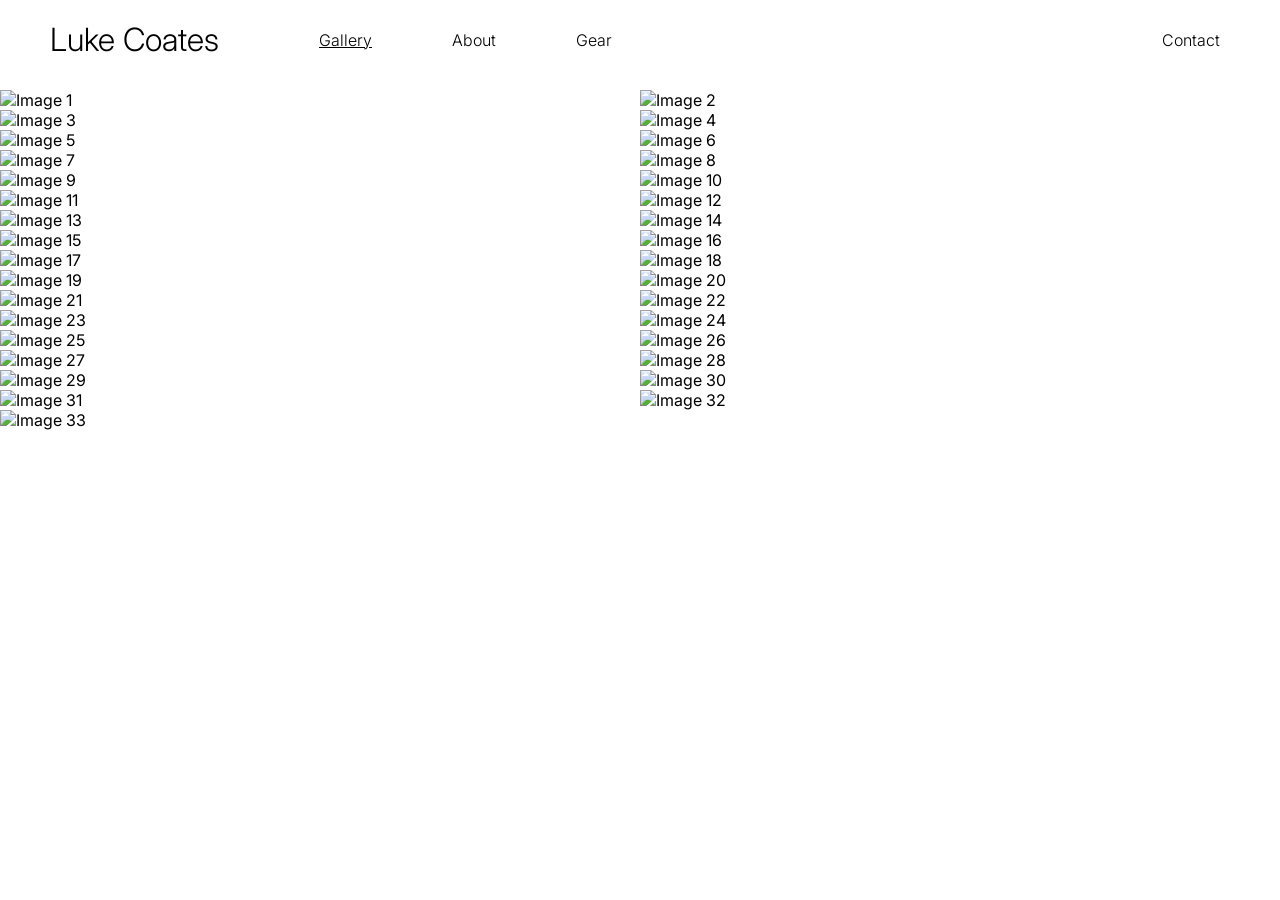
==== index.html @ 72ab8815 "Add files via upload" ====
<!DOCTYPE html>
<html>
    <head>
        <title>Luke Coates</title>
        <meta name="viewport" content="width=device-width, initial-scale=1.0">
        <link href="./style.css" rel="stylesheet">
        <link rel="preconnect" href="https://fonts.googleapis.com">
        <link rel="preconnect" href="https://fonts.gstatic.com" crossorigin>
        <link href="https://fonts.googleapis.com/css2?family=Inter:ital,opsz,wght@0,14..32,100..900;1,14..32,100..900&display=swap" rel="stylesheet">
    </head>
    <body>
        <div class="bar">
            <h1><a href="index.html" class="logo">Luke Coates</a></h1>
            <a href="./index.html" class="active">Gallery</a>
            <a href="./about.html">About</a>
            <a href="./gear.html">Gear</a>
            <a href="./contact.html" class="contact">Contact</a>
        </div>
        <div class="gallery"> 
            <img src="../Photos/1.jpg" alt="Image 1">
            <img src="../Photos/2.jpg" alt="Image 2">
            <img src="../Photos/3.jpg" alt="Image 3">
            <img src="../Photos/4.jpg" alt="Image 4">
            <img src="../Photos/5.jpg" alt="Image 5">
            <img src="../Photos/6.jpg" alt="Image 6">
            <img src="../Photos/7.jpg" alt="Image 7">
            <img src="../Photos/8.jpg" alt="Image 8">
            <img src="../Photos/9.jpg" alt="Image 9">
            <img src="../Photos/10.jpg" alt="Image 10">
            <img src="../Photos/11.jpg" alt="Image 11">
            <img src="../Photos/12.jpg" alt="Image 12">
            <img src="../Photos/13.jpg" alt="Image 13">
            <img src="../Photos/14.jpg" alt="Image 14">
            <img src="../Photos/15.jpg" alt="Image 15">
            <img src="../Photos/16.jpg" alt="Image 16">
            <img src="../Photos/17.jpg" alt="Image 17">
            <img src="../Photos/18.jpg" alt="Image 18">
            <img src="../Photos/19.jpg" alt="Image 19">
            <img src="../Photos/20.jpg" alt="Image 20">
            <img src="../Photos/21.jpg" alt="Image 21">
            <img src="../Photos/22.jpg" alt="Image 22">
            <img src="../Photos/23.jpg" alt="Image 23">
            <img src="../Photos/24.jpg" alt="Image 24">
            <img src="../Photos/25.jpg" alt="Image 25">
            <img src="../Photos/26.jpg" alt="Image 26">
            <img src="../Photos/27.jpg" alt="Image 27">
            <img src="../Photos/28.jpg" alt="Image 28">
            <img src="../Photos/29.jpg" alt="Image 29">
            <img src="../Photos/30.jpg" alt="Image 30">
            <img src="../Photos/31.jpg" alt="Image 31">
            <img src="../Photos/32.jpg" alt="Image 32">
            <img src="../Photos/33.jpg" alt="Image 33">
        </div>
        <div id="lightbox">
            <img id="lightbox-img" src="" alt="">
        </div>
        <script src="script.js"></script>
    </body>
</html>
---- style.css ----
body {
    font-family: "Inter";
    margin: 0;
    padding-top: 90px;
}

.bar {
    display: flex;
    align-items: center;
    gap: 80px;

    position: fixed;
    top: 0;
    left: 0;

    width: 100%;
    box-sizing: border-box;

    padding: 20px 30px;
    background: white;

    z-index: 1000;

    transition: transform 0.3s ease;
}

.contact {
    margin-left: auto;
    margin-right: 30px;
}

h1 {
    margin: 0px 20px;
    font-weight: 350;
}

a{
    color: black;
    text-decoration: none;
    font-weight:300;
}

a:hover {
    text-decoration: underline;
}

.active {
    text-decoration: underline;
}

#dont-contact {
    display: flex;
    height: 80vh;
    align-items: center;
    justify-content: center;
    font-weight: 400;
    font-size: 40px;
}

.gallery {
    display: flex;
    flex-wrap: wrap;
    gap: 0;
    margin: 0;
}

img {
    width: 50%;
    height: auto;
}

.about-image {
    margin: 20px;
    margin-left: 100px;
    width: 40%;
    height: auto;
}

.about {
    display: flex;
    justify-content: center;
    gap: 20px;
}

.about-text {
    max-width: 700px;
    font-size: 30px;
    font-weight: 350;
    line-height: 2;
    margin-top: 100px;
}


.rickroll {
    display: block;
    width: fit-content;
    margin: 0 auto;
}

.gear-image {
    display: block;
    width: 800px;
    margin: 100px 100px;
}

.gear {
    display: flex;
    justify-content: center;
    gap: 20px;
}

.gear-text {
    font-size: 30px;
    font-weight: 350;
    line-height: 2;
    margin-top: 200px;
}

#lightbox {
    position: fixed;
    inset: 0;
    background: rgba(0, 0, 0, 0.9);

    display: none;

    justify-content: center;
    align-items: center;

    z-index: 9999;
}

#lightbox img {
    max-width: 90%;
    max-height: 90%;
    object-fit: contain;
    cursor: pointer;
}

.gallery img {
    transition: transform .3s ease;
    cursor: zoom-in;
}

.gallery img:hover {
    transform: scale(1.02);
}

.logo:hover {
    text-decoration: none;
}


@media (max-width: 900px) {

    .bar {
        gap: 25px;
        padding: 15px;
        font-size: 14px;
    }

    h1 {
        font-size: 24px;
        margin: 0;
    }

    .gallery img {
        width: 100%;
    }

    .about,
    .gear {
        flex-direction: column;
        align-items: center;
    }

    .about-image,
    .gear-image {
        width: 90%;
        margin: 20px;
    }

    .about-text,
    .gear-text {
        margin: 20px;
        font-size: 22px;
        max-width: 90%;
    }

    #dont-contact {
        font-size: 28px;
        text-align: center;
        padding: 20px;
    }
}
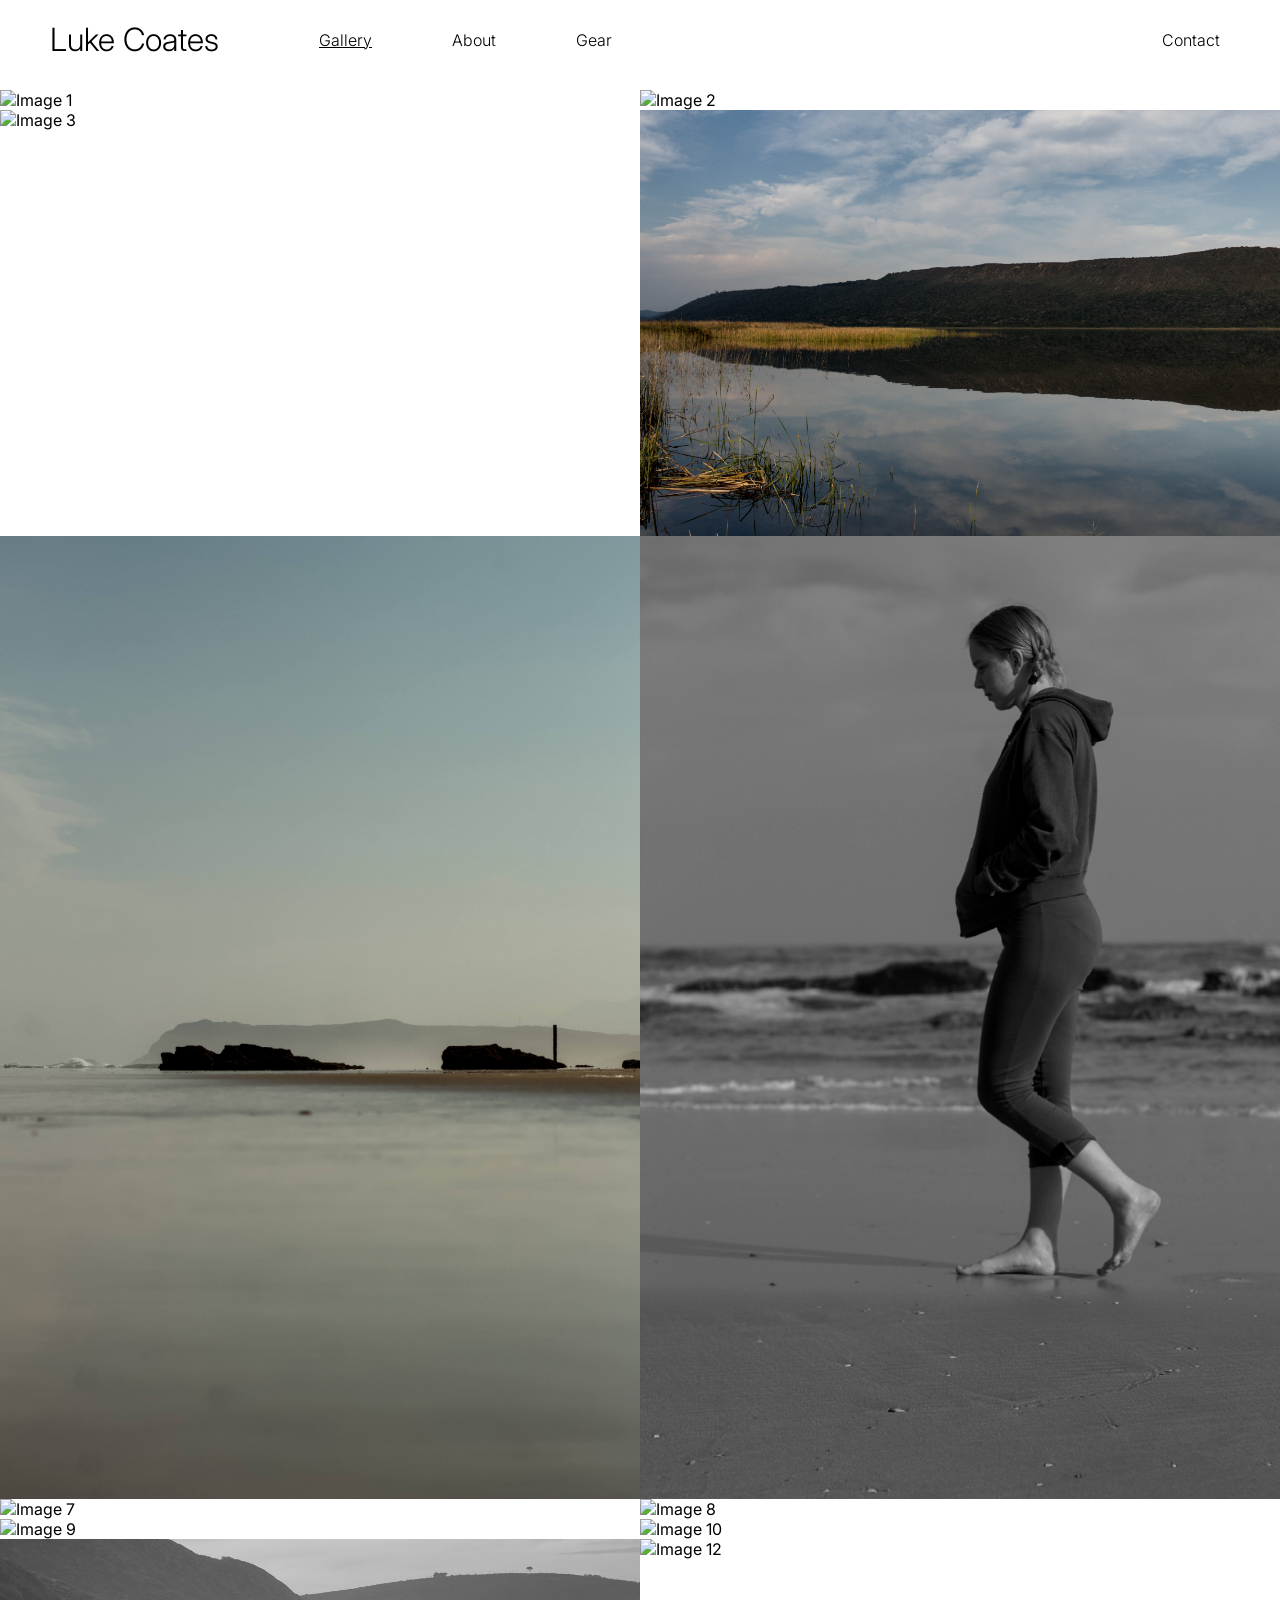
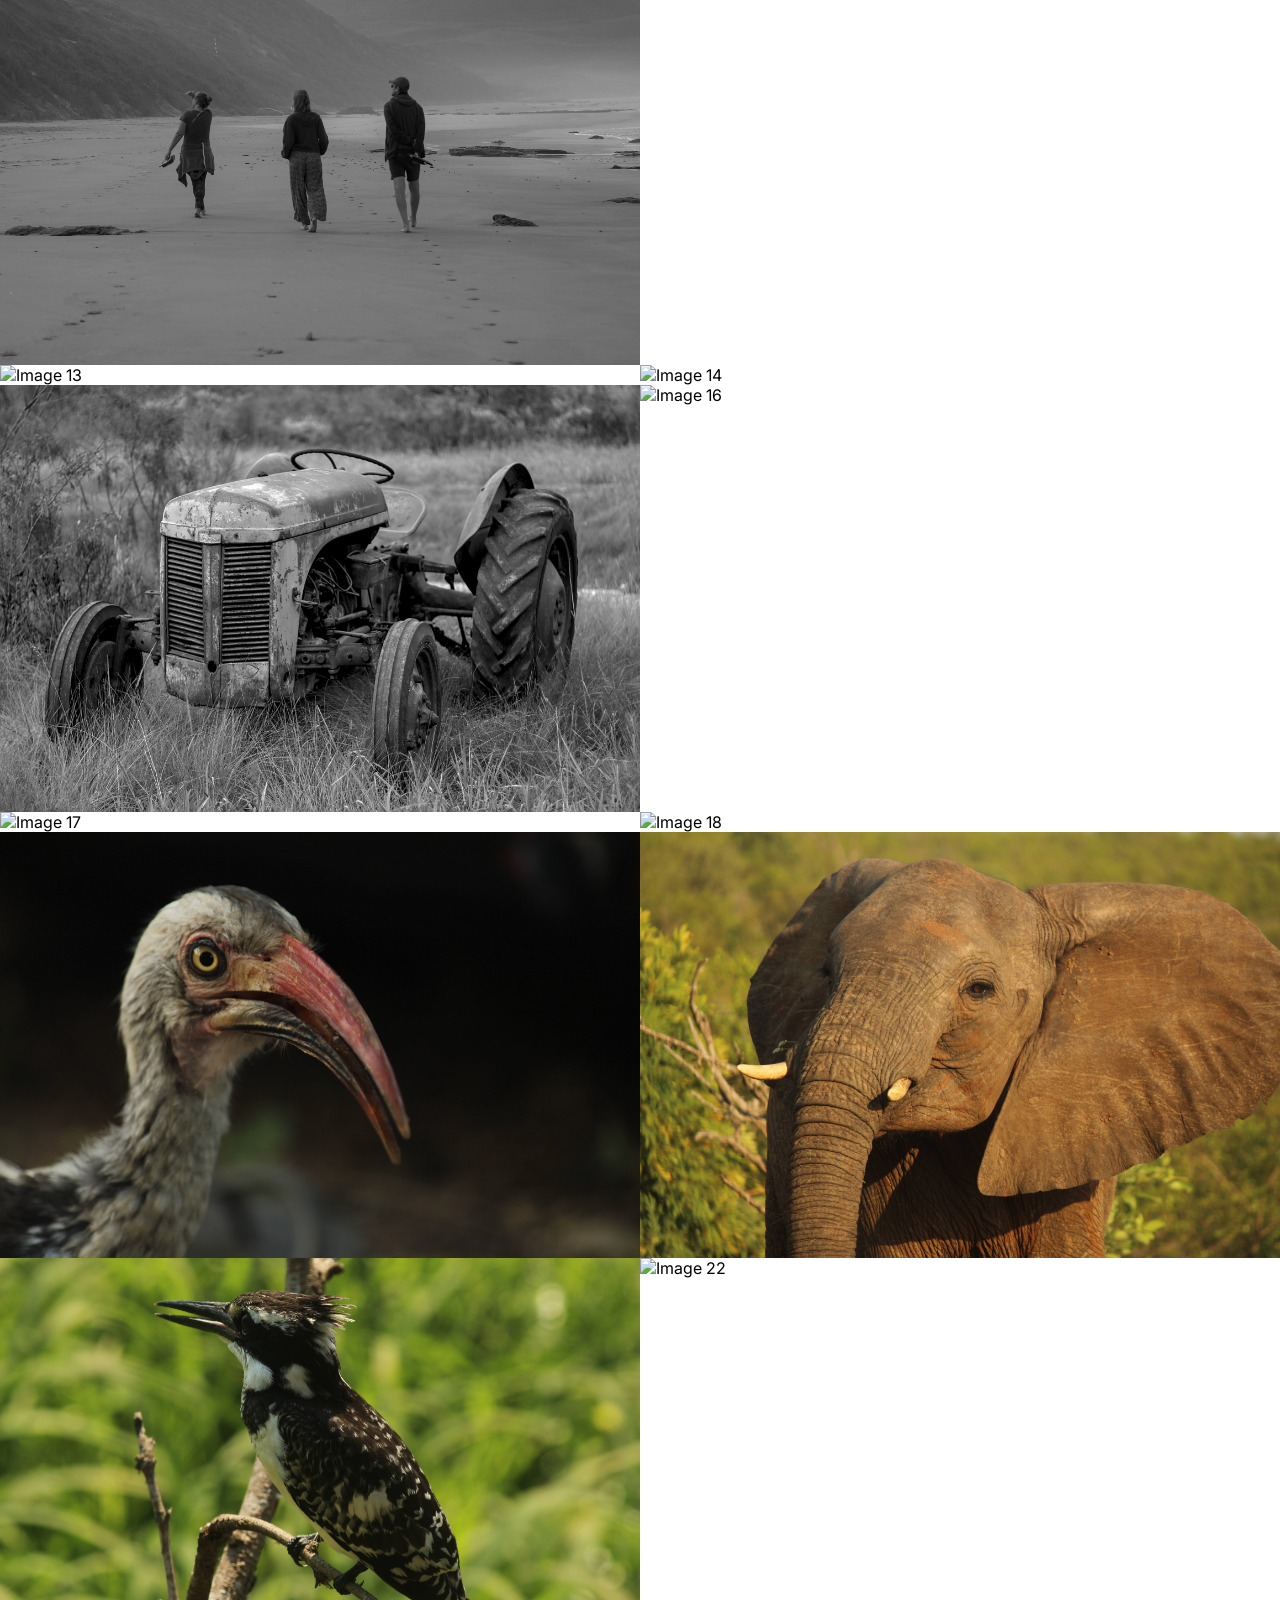
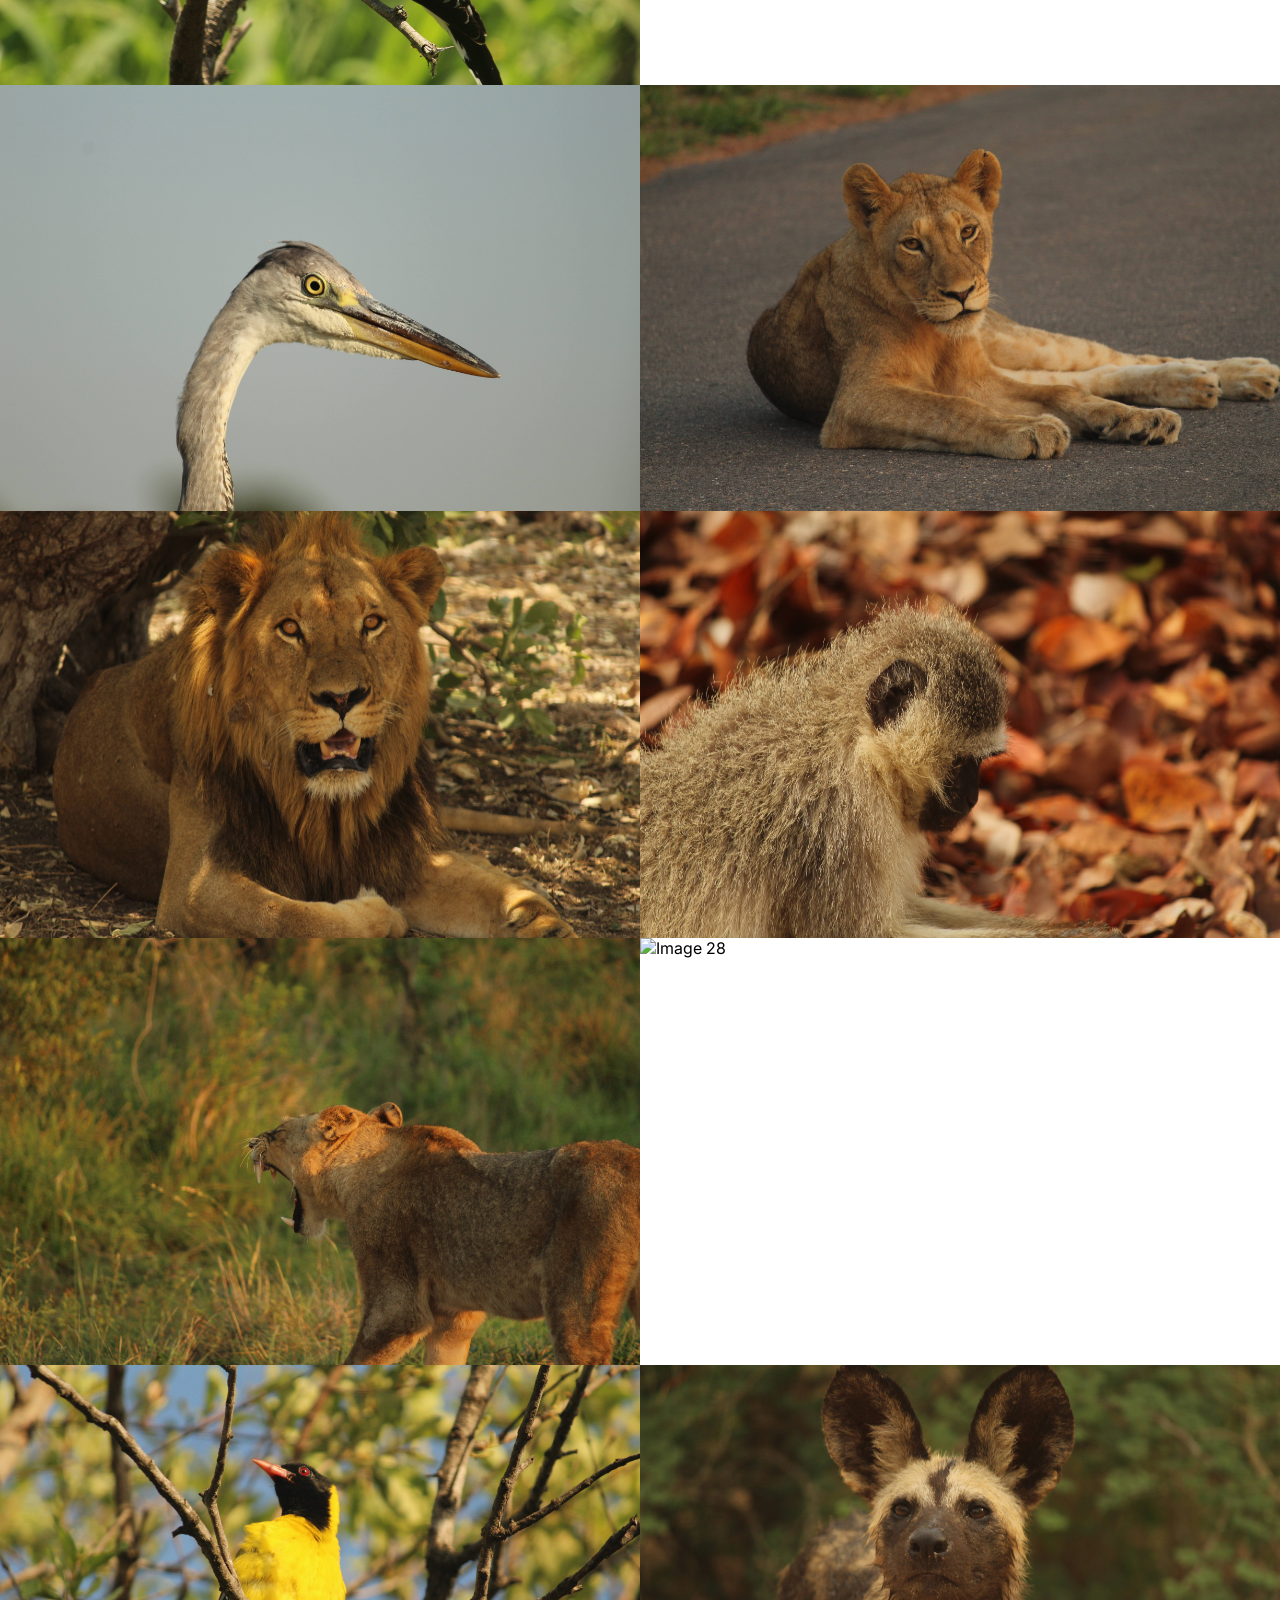
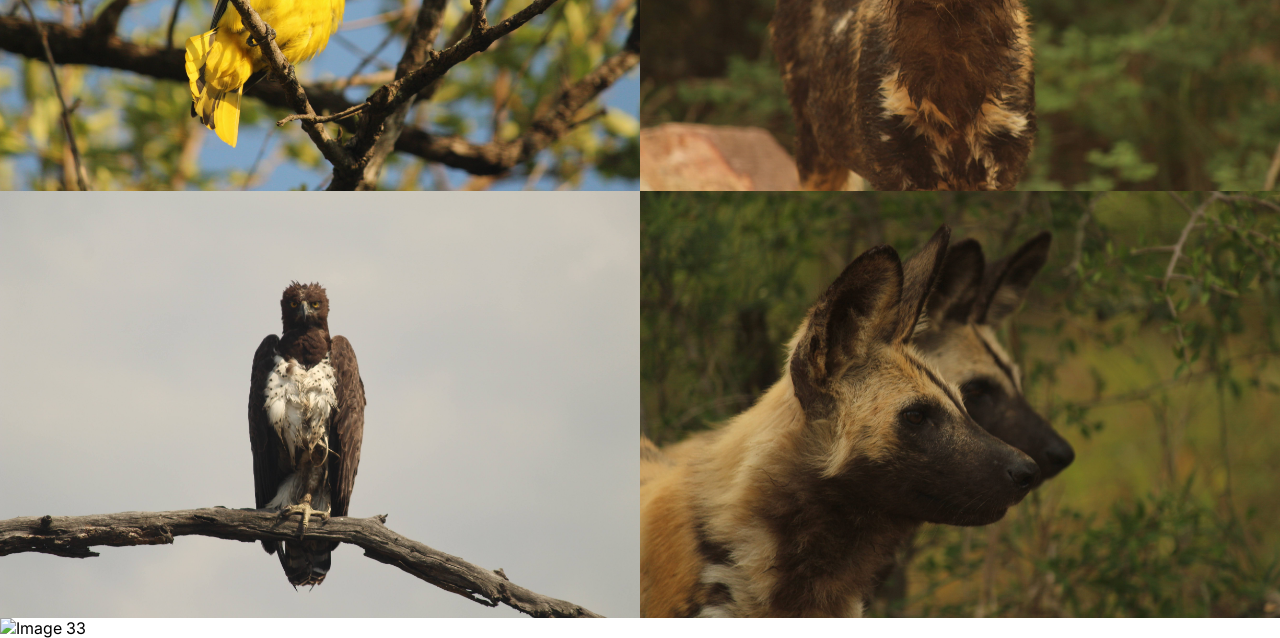
==== commit 7ba24a3d: "Fix image source paths in index.html Updated image source paths in the gallery section to remove '.." ====
--- a/index.html
+++ b/index.html
@@ -17,43 +17,43 @@
             <a href="./contact.html" class="contact">Contact</a>
         </div>
         <div class="gallery"> 
-            <img src="../Photos/1.jpg" alt="Image 1">
-            <img src="../Photos/2.jpg" alt="Image 2">
-            <img src="../Photos/3.jpg" alt="Image 3">
-            <img src="../Photos/4.jpg" alt="Image 4">
-            <img src="../Photos/5.jpg" alt="Image 5">
-            <img src="../Photos/6.jpg" alt="Image 6">
-            <img src="../Photos/7.jpg" alt="Image 7">
-            <img src="../Photos/8.jpg" alt="Image 8">
-            <img src="../Photos/9.jpg" alt="Image 9">
-            <img src="../Photos/10.jpg" alt="Image 10">
-            <img src="../Photos/11.jpg" alt="Image 11">
-            <img src="../Photos/12.jpg" alt="Image 12">
-            <img src="../Photos/13.jpg" alt="Image 13">
-            <img src="../Photos/14.jpg" alt="Image 14">
-            <img src="../Photos/15.jpg" alt="Image 15">
-            <img src="../Photos/16.jpg" alt="Image 16">
-            <img src="../Photos/17.jpg" alt="Image 17">
-            <img src="../Photos/18.jpg" alt="Image 18">
-            <img src="../Photos/19.jpg" alt="Image 19">
-            <img src="../Photos/20.jpg" alt="Image 20">
-            <img src="../Photos/21.jpg" alt="Image 21">
-            <img src="../Photos/22.jpg" alt="Image 22">
-            <img src="../Photos/23.jpg" alt="Image 23">
-            <img src="../Photos/24.jpg" alt="Image 24">
-            <img src="../Photos/25.jpg" alt="Image 25">
-            <img src="../Photos/26.jpg" alt="Image 26">
-            <img src="../Photos/27.jpg" alt="Image 27">
-            <img src="../Photos/28.jpg" alt="Image 28">
-            <img src="../Photos/29.jpg" alt="Image 29">
-            <img src="../Photos/30.jpg" alt="Image 30">
-            <img src="../Photos/31.jpg" alt="Image 31">
-            <img src="../Photos/32.jpg" alt="Image 32">
-            <img src="../Photos/33.jpg" alt="Image 33">
+            <img src="1.jpg" alt="Image 1">
+            <img src="2.jpg" alt="Image 2">
+            <img src="3.jpg" alt="Image 3">
+            <img src="4.jpg" alt="Image 4">
+            <img src="5.jpg" alt="Image 5">
+            <img src="6.jpg" alt="Image 6">
+            <img src="7.jpg" alt="Image 7">
+            <img src="8.jpg" alt="Image 8">
+            <img src="9.jpg" alt="Image 9">
+            <img src="10.jpg" alt="Image 10">
+            <img src="11.jpg" alt="Image 11">
+            <img src="12.jpg" alt="Image 12">
+            <img src="13.jpg" alt="Image 13">
+            <img src="14.jpg" alt="Image 14">
+            <img src="15.jpg" alt="Image 15">
+            <img src="16.jpg" alt="Image 16">
+            <img src="17.jpg" alt="Image 17">
+            <img src="18.jpg" alt="Image 18">
+            <img src="19.jpg" alt="Image 19">
+            <img src="20.jpg" alt="Image 20">
+            <img src="21.jpg" alt="Image 21">
+            <img src="22.jpg" alt="Image 22">
+            <img src="23.jpg" alt="Image 23">
+            <img src="24.jpg" alt="Image 24">
+            <img src="25.jpg" alt="Image 25">
+            <img src="26.jpg" alt="Image 26">
+            <img src="27.jpg" alt="Image 27">
+            <img src="28.jpg" alt="Image 28">
+            <img src="29.jpg" alt="Image 29">
+            <img src="30.jpg" alt="Image 30">
+            <img src="31.jpg" alt="Image 31">
+            <img src="32.jpg" alt="Image 32">
+            <img src="33.jpg" alt="Image 33">
         </div>
         <div id="lightbox">
             <img id="lightbox-img" src="" alt="">
         </div>
         <script src="script.js"></script>
     </body>
-</html>+</html>
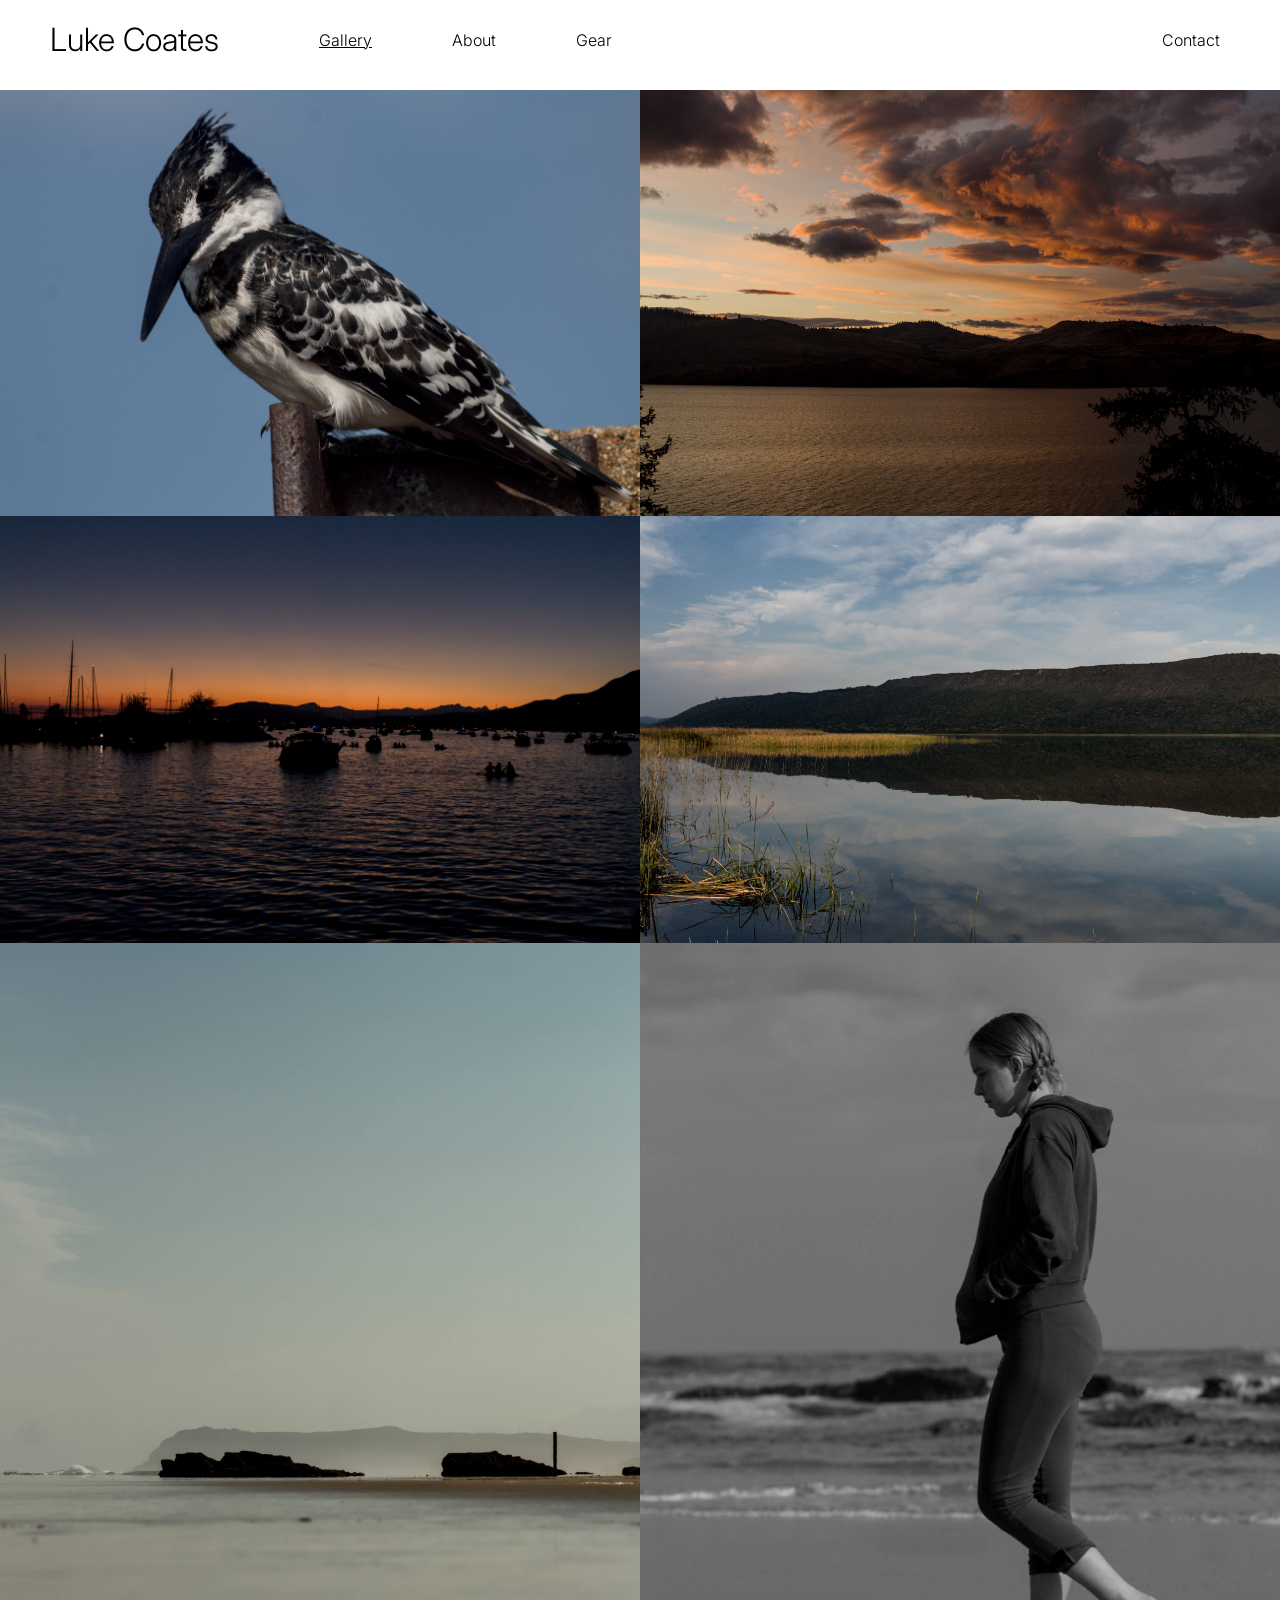
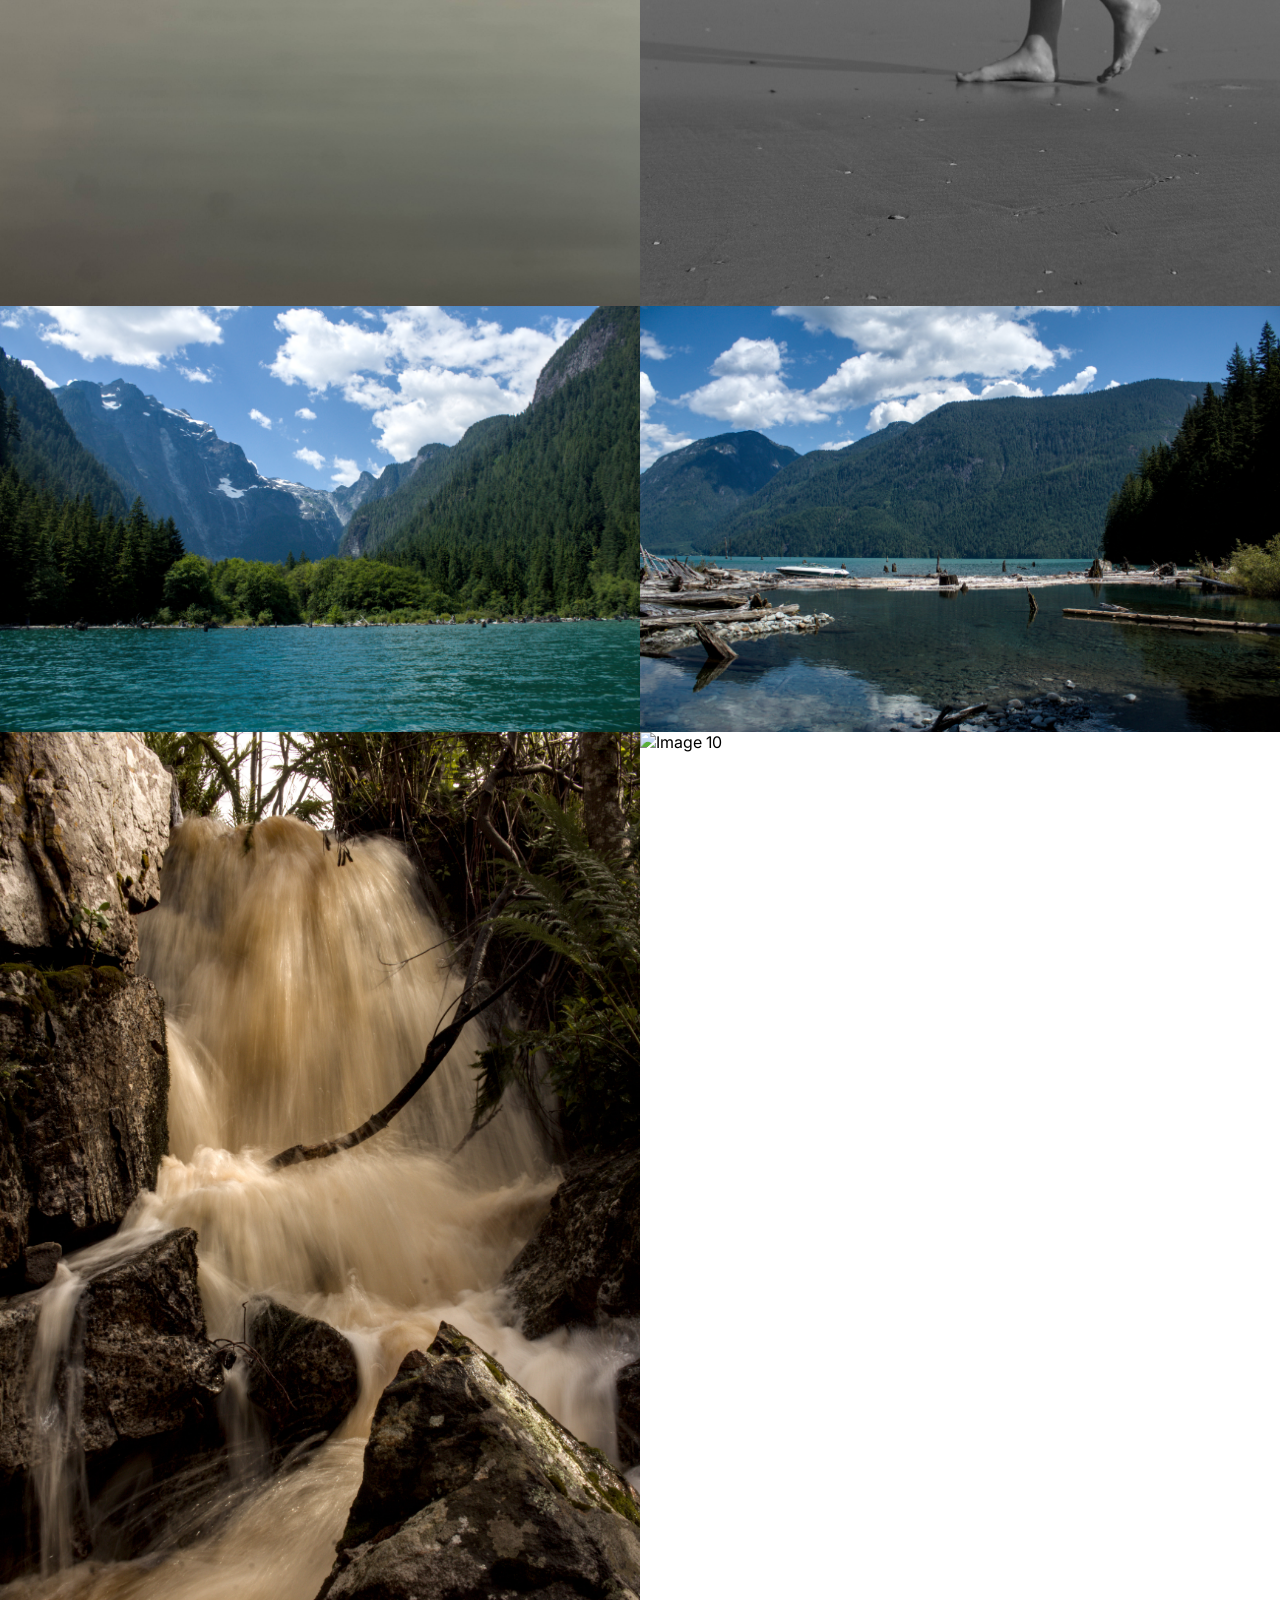
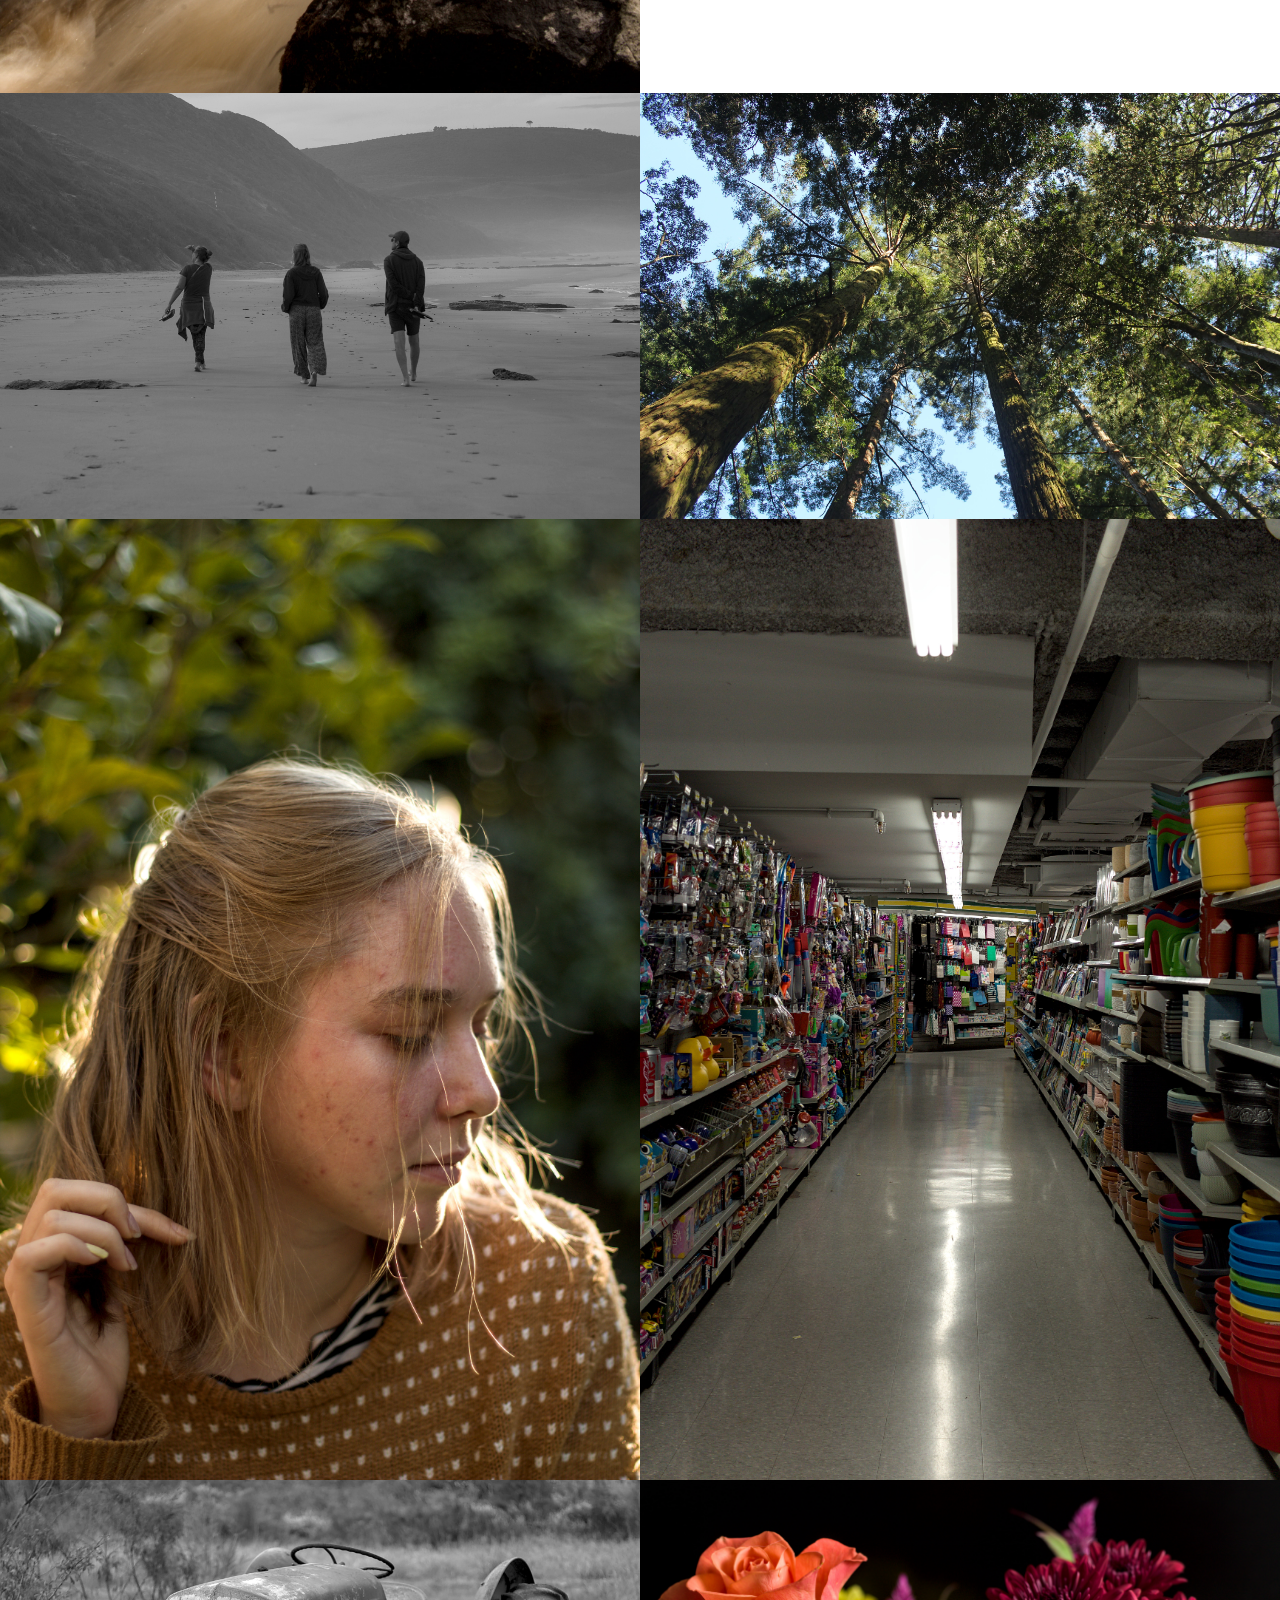
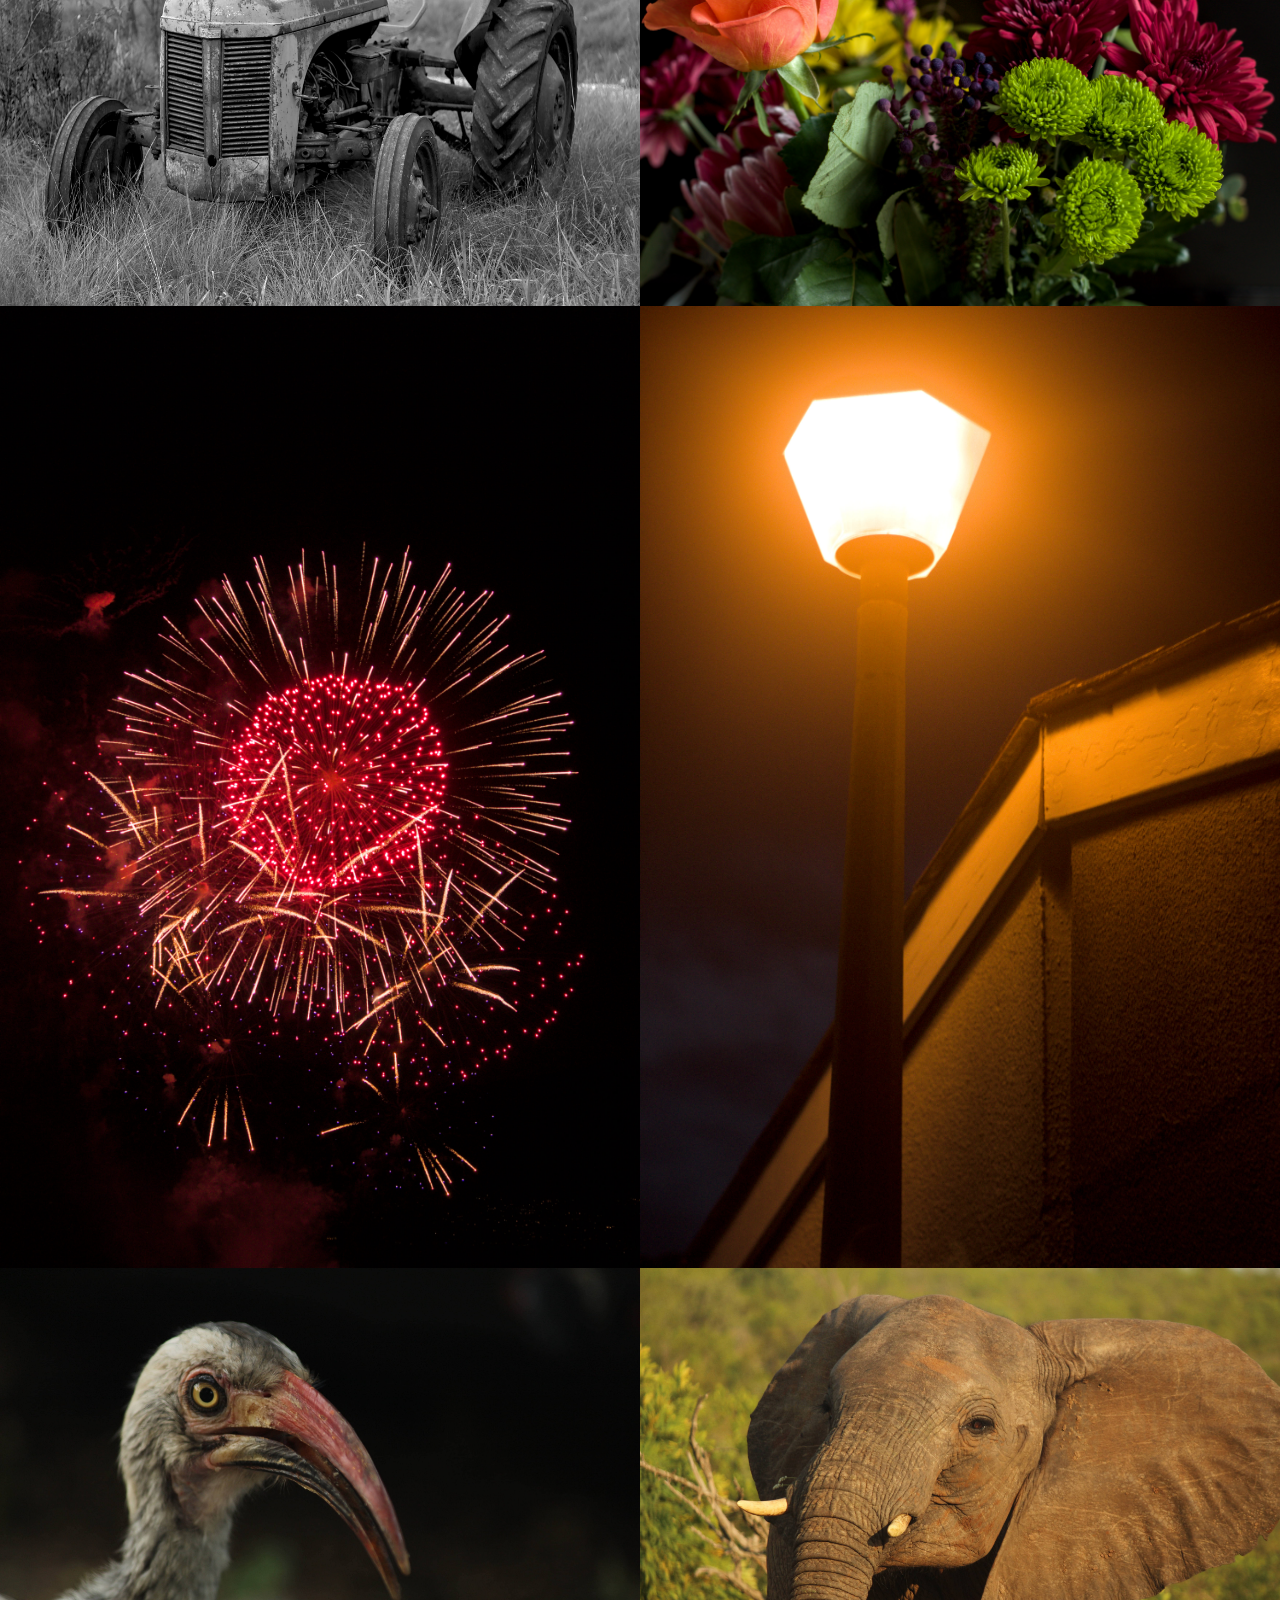
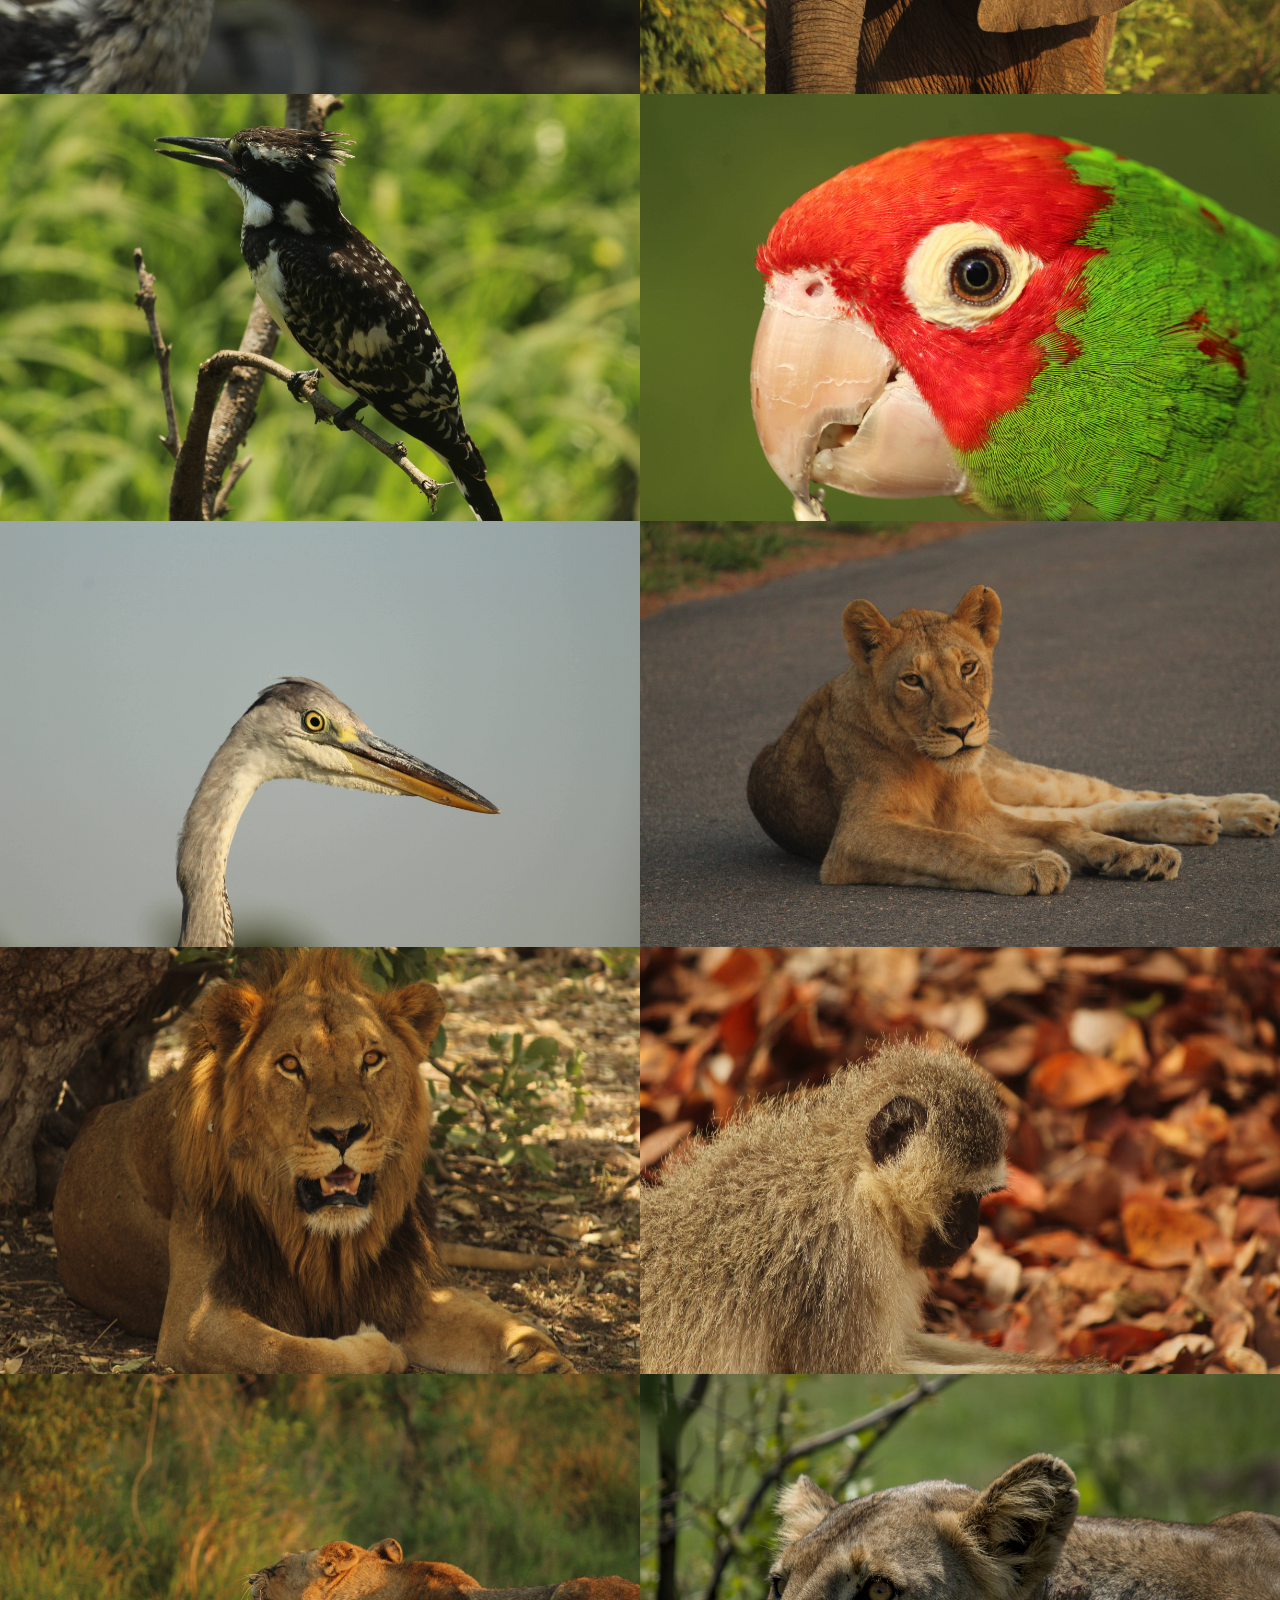
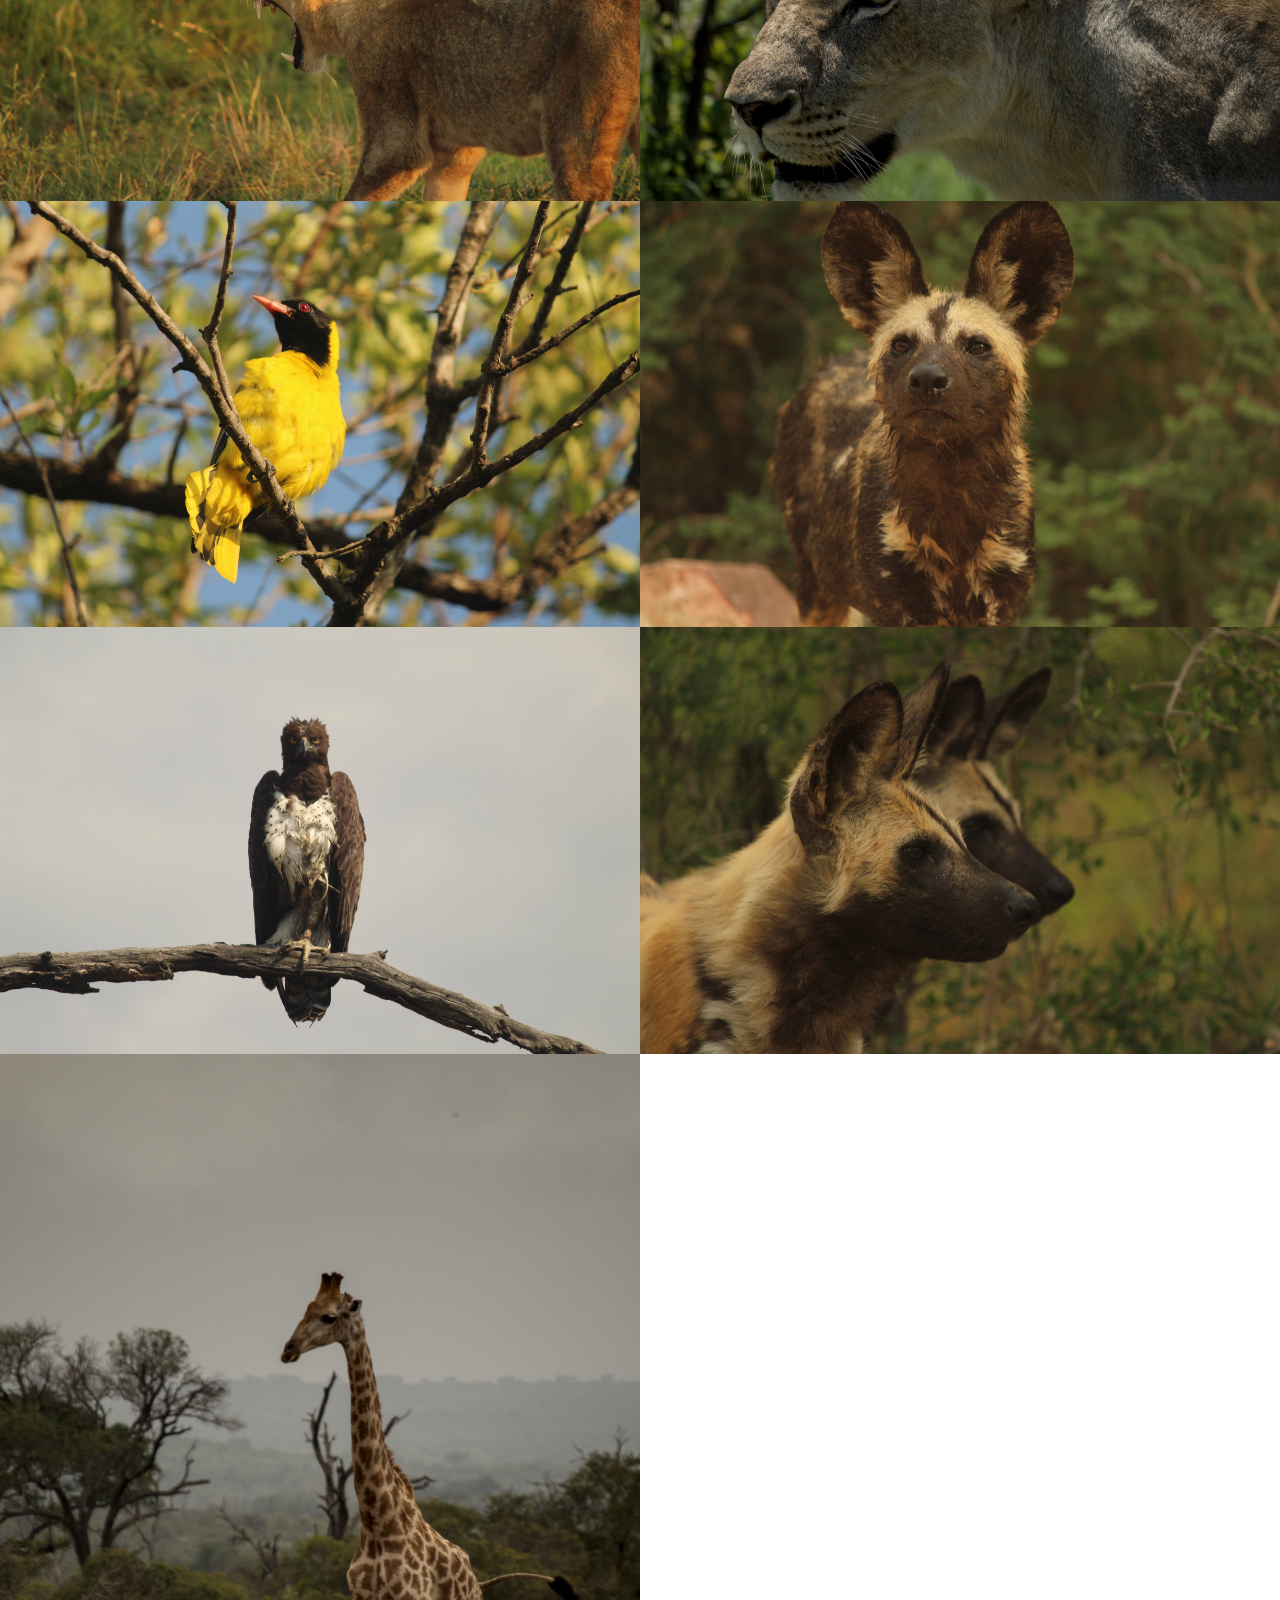
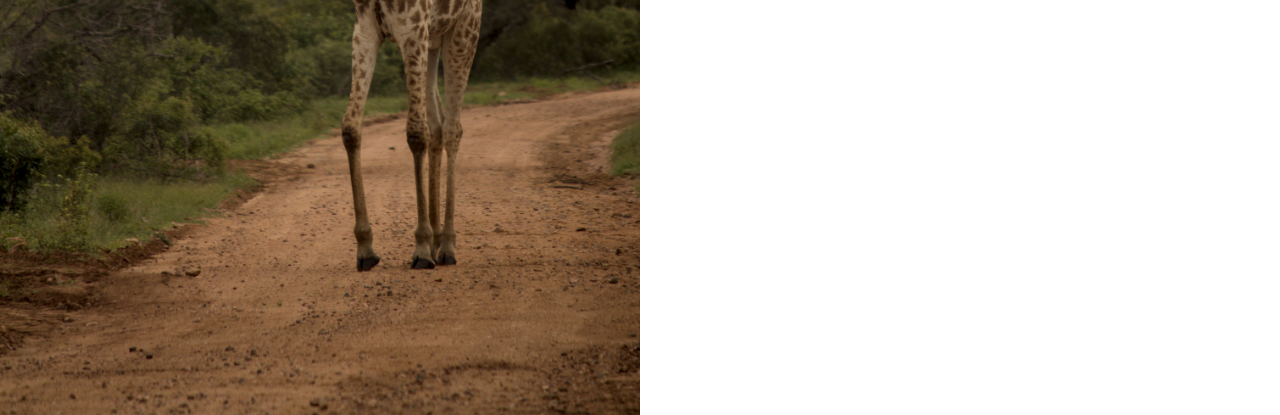
==== commit e0f07711: "Change image paths in index.html Updated image source paths to include 'Photos/' prefix." ====
--- a/index.html
+++ b/index.html
@@ -17,40 +17,39 @@
             <a href="./contact.html" class="contact">Contact</a>
         </div>
         <div class="gallery"> 
-            <img src="1.jpg" alt="Image 1">
-            <img src="2.jpg" alt="Image 2">
-            <img src="3.jpg" alt="Image 3">
-            <img src="4.jpg" alt="Image 4">
-            <img src="5.jpg" alt="Image 5">
-            <img src="6.jpg" alt="Image 6">
-            <img src="7.jpg" alt="Image 7">
-            <img src="8.jpg" alt="Image 8">
-            <img src="9.jpg" alt="Image 9">
-            <img src="10.jpg" alt="Image 10">
-            <img src="11.jpg" alt="Image 11">
-            <img src="12.jpg" alt="Image 12">
-            <img src="13.jpg" alt="Image 13">
-            <img src="14.jpg" alt="Image 14">
-            <img src="15.jpg" alt="Image 15">
-            <img src="16.jpg" alt="Image 16">
-            <img src="17.jpg" alt="Image 17">
-            <img src="18.jpg" alt="Image 18">
-            <img src="19.jpg" alt="Image 19">
-            <img src="20.jpg" alt="Image 20">
-            <img src="21.jpg" alt="Image 21">
-            <img src="22.jpg" alt="Image 22">
-            <img src="23.jpg" alt="Image 23">
-            <img src="24.jpg" alt="Image 24">
-            <img src="25.jpg" alt="Image 25">
-            <img src="26.jpg" alt="Image 26">
-            <img src="27.jpg" alt="Image 27">
-            <img src="28.jpg" alt="Image 28">
-            <img src="29.jpg" alt="Image 29">
-            <img src="30.jpg" alt="Image 30">
-            <img src="31.jpg" alt="Image 31">
-            <img src="32.jpg" alt="Image 32">
-            <img src="33.jpg" alt="Image 33">
-        </div>
+            <img src="Photos/1.jpg" alt="Image 1">
+            <img src="Photos/2.jpg" alt="Image 2">
+            <img src="Photos/3.jpg" alt="Image 3">
+            <img src="Photos/4.jpg" alt="Image 4">
+            <img src="Photos/5.jpg" alt="Image 5">
+            <img src="Photos/6.jpg" alt="Image 6">
+            <img src="Photos/7.jpg" alt="Image 7">
+            <img src="Photos/8.jpg" alt="Image 8">
+            <img src="Photos/9.jpg" alt="Image 9">
+            <img src="Photos/10.jpg" alt="Image 10">
+            <img src="Photos/11.jpg" alt="Image 11">
+            <img src="Photos/12.jpg" alt="Image 12">
+            <img src="Photos/13.jpg" alt="Image 13">
+            <img src="Photos/14.jpg" alt="Image 14">
+            <img src="Photos/15.jpg" alt="Image 15">
+            <img src="Photos/16.jpg" alt="Image 16">
+            <img src="Photos/17.jpg" alt="Image 17">
+            <img src="Photos/18.jpg" alt="Image 18">
+            <img src="Photos/19.jpg" alt="Image 19">
+            <img src="Photos/20.jpg" alt="Image 20">
+            <img src="Photos/21.jpg" alt="Image 21">
+            <img src="Photos/22.jpg" alt="Image 22">
+            <img src="Photos/23.jpg" alt="Image 23">
+            <img src="Photos/24.jpg" alt="Image 24">
+            <img src="Photos/25.jpg" alt="Image 25">
+            <img src="Photos/26.jpg" alt="Image 26">
+            <img src="Photos/27.jpg" alt="Image 27">
+            <img src="Photos/28.jpg" alt="Image 28">
+            <img src="Photos/29.jpg" alt="Image 29">
+            <img src="Photos/30.jpg" alt="Image 30">
+            <img src="Photos/31.jpg" alt="Image 31">
+            <img src="Photos/32.jpg" alt="Image 32">
+            <img src="Photos/33.jpg" alt="Image 33">
         <div id="lightbox">
             <img id="lightbox-img" src="" alt="">
         </div>
